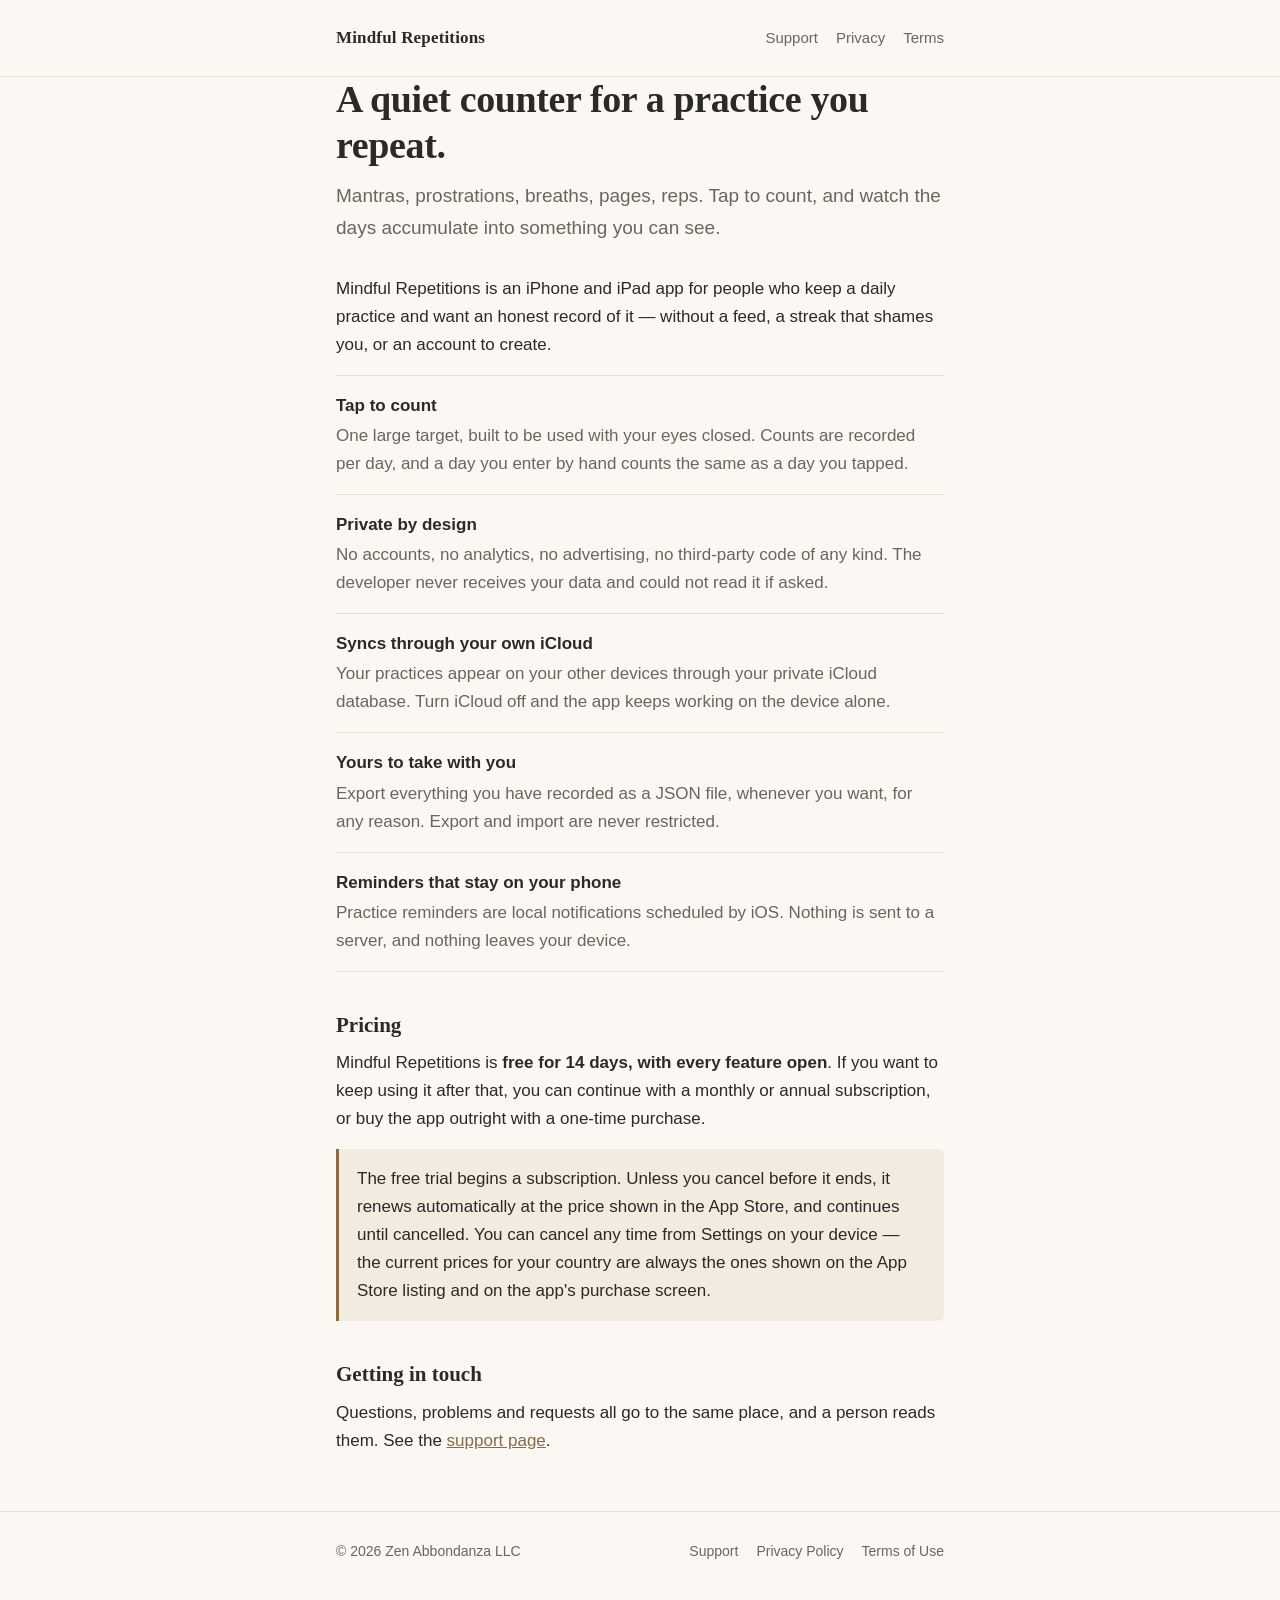
==== index.html @ 7c8637a6 "Stand up the four pages the App Store asks for Apple requires a reachable Privacy Policy URL and Sup" ====
<!DOCTYPE html>
<html lang="en">
<head>
<meta charset="utf-8">
<meta name="viewport" content="width=device-width, initial-scale=1">
<title>Mindful Repetitions</title>
<meta name="description" content="A quiet counter for a practice you repeat. Your data stays on your device and in your own iCloud account.">
<link rel="stylesheet" href="/styles.css">
</head>
<body>

<header class="site-header">
  <div class="wrap">
    <a class="wordmark" href="/">Mindful Repetitions</a>
    <nav class="site-nav">
      <a href="/support/">Support</a>
      <a href="/privacy/">Privacy</a>
      <a href="/terms/">Terms</a>
    </nav>
  </div>
</header>

<main class="wrap">

  <h1>A quiet counter for a practice you repeat.</h1>

  <p class="lede">Mantras, prostrations, breaths, pages, reps. Tap to count, and watch
  the days accumulate into something you can see.</p>

  <p>Mindful Repetitions is an iPhone and iPad app for people who keep a daily practice and
  want an honest record of it — without a feed, a streak that shames you, or an account to
  create.</p>

  <ul class="features">
    <li>
      <b>Tap to count</b>
      <span>One large target, built to be used with your eyes closed. Counts are recorded
      per day, and a day you enter by hand counts the same as a day you tapped.</span>
    </li>
    <li>
      <b>Private by design</b>
      <span>No accounts, no analytics, no advertising, no third-party code of any kind. The
      developer never receives your data and could not read it if asked.</span>
    </li>
    <li>
      <b>Syncs through your own iCloud</b>
      <span>Your practices appear on your other devices through your private iCloud
      database. Turn iCloud off and the app keeps working on the device alone.</span>
    </li>
    <li>
      <b>Yours to take with you</b>
      <span>Export everything you have recorded as a JSON file, whenever you want, for any
      reason. Export and import are never restricted.</span>
    </li>
    <li>
      <b>Reminders that stay on your phone</b>
      <span>Practice reminders are local notifications scheduled by iOS. Nothing is sent to
      a server, and nothing leaves your device.</span>
    </li>
  </ul>

  <h2>Pricing</h2>

  <p>Mindful Repetitions is <strong>free for 14 days, with every feature open</strong>. If
  you want to keep using it after that, you can continue with a monthly or annual
  subscription, or buy the app outright with a one-time purchase.</p>

  <div class="note">
    <p>The free trial begins a subscription. Unless you cancel before it ends, it renews
    automatically at the price shown in the App Store, and continues until cancelled. You
    can cancel any time from Settings on your device — the current prices for your country
    are always the ones shown on the App Store listing and on the app's purchase screen.</p>
  </div>

  <h2>Getting in touch</h2>

  <p>Questions, problems and requests all go to the same place, and a person reads them.
  See the <a href="/support/">support page</a>.</p>

</main>

<footer class="site-footer">
  <div class="wrap">
    <span>&copy; 2026 Zen Abbondanza LLC</span>
    <span class="footer-links">
      <a href="/support/">Support</a>
      <a href="/privacy/">Privacy Policy</a>
      <a href="/terms/">Terms of Use</a>
    </span>
  </div>
</footer>

</body>
</html>
---- styles.css ----
/* Mindful Repetitions — shared styles */

:root {
  --bg: #fbf8f3;
  --surface: #ffffff;
  --text: #2c2a26;
  --muted: #6b655c;
  --rule: #e6ded1;
  --accent: #8a6a43;
  --accent-soft: #f2ebe0;
  --max: 40rem;
}

:root:not([data-theme="light"]) {
  color-scheme: light dark;
}

@media (prefers-color-scheme: dark) {
  :root:not([data-theme="light"]) {
    --bg: #161513;
    --surface: #1f1d1a;
    --text: #e9e4da;
    --muted: #a49c8f;
    --rule: #33302b;
    --accent: #cfa871;
    --accent-soft: #262320;
  }
}

:root[data-theme="dark"] {
  --bg: #161513;
  --surface: #1f1d1a;
  --text: #e9e4da;
  --muted: #a49c8f;
  --rule: #33302b;
  --accent: #cfa871;
  --accent-soft: #262320;
}

* { box-sizing: border-box; }

html { -webkit-text-size-adjust: 100%; }

body {
  margin: 0;
  background: var(--bg);
  color: var(--text);
  font-family: -apple-system, BlinkMacSystemFont, "Segoe UI", Roboto, Helvetica, Arial, sans-serif;
  font-size: 1.0625rem;
  line-height: 1.65;
  -webkit-font-smoothing: antialiased;
}

.wrap {
  max-width: var(--max);
  margin: 0 auto;
  padding: 0 1rem;
}

/* Header */

.site-header {
  border-bottom: 1px solid var(--rule);
  padding: 1.5rem 0;
}

.site-header .wrap {
  display: flex;
  flex-wrap: wrap;
  gap: 0.5rem 1.25rem;
  align-items: baseline;
  justify-content: space-between;
}

.wordmark {
  font-family: ui-serif, "Iowan Old Style", Georgia, serif;
  font-size: 1.0625rem;
  font-weight: 600;
  letter-spacing: 0.01em;
  color: var(--text);
  text-decoration: none;
}

.site-nav {
  display: flex;
  gap: 1.125rem;
  font-size: 0.9375rem;
}

.site-nav a { color: var(--muted); text-decoration: none; }
.site-nav a:hover,
.site-nav a[aria-current="page"] { color: var(--accent); }

/* Type */

main { padding: 2.5rem 0 1rem; }

h1 {
  font-family: ui-serif, "Iowan Old Style", Georgia, serif;
  font-size: clamp(1.75rem, 5vw, 2.375rem);
  line-height: 1.2;
  font-weight: 600;
  margin: 0 0 0.75rem;
  letter-spacing: -0.01em;
}

h2 {
  font-family: ui-serif, "Iowan Old Style", Georgia, serif;
  font-size: 1.3125rem;
  font-weight: 600;
  margin: 2.5rem 0 0.625rem;
  line-height: 1.3;
}

h3 {
  font-size: 1.0625rem;
  font-weight: 600;
  margin: 1.75rem 0 0.375rem;
}

p { margin: 0 0 1rem; }

a { color: var(--accent); }

.lede {
  font-size: 1.1875rem;
  color: var(--muted);
  margin-bottom: 2rem;
}

.effective {
  font-size: 0.9375rem;
  color: var(--muted);
  margin-bottom: 2rem;
}

ul { padding-left: 1.25rem; margin: 0 0 1rem; }
li { margin-bottom: 0.375rem; }

strong { font-weight: 600; }

hr {
  border: 0;
  border-top: 1px solid var(--rule);
  margin: 2.5rem 0;
}

/* Callout */

.note {
  background: var(--accent-soft);
  border-left: 3px solid var(--accent);
  border-radius: 0 6px 6px 0;
  padding: 1rem 1.125rem;
  margin: 0 0 1.5rem;
}

.note p:last-child { margin-bottom: 0; }

/* Contact block */

.contact {
  background: var(--surface);
  border: 1px solid var(--rule);
  border-radius: 10px;
  padding: 1.25rem 1.375rem;
  margin: 0 0 2rem;
}

.contact p:last-child { margin-bottom: 0; }

.contact a {
  font-weight: 600;
  font-size: 1.0625rem;
  overflow-wrap: anywhere;
}

/* Feature list */

.features { list-style: none; padding: 0; margin: 0 0 1.5rem; }

.features li {
  border-top: 1px solid var(--rule);
  padding: 1rem 0;
  margin: 0;
}

.features li:last-child { border-bottom: 1px solid var(--rule); }

.features b { display: block; margin-bottom: 0.125rem; }

.features span { color: var(--muted); }

/* Footer */

.site-footer {
  border-top: 1px solid var(--rule);
  margin-top: 3.5rem;
  padding: 1.75rem 0 2.5rem;
  font-size: 0.875rem;
  color: var(--muted);
}

.site-footer .wrap {
  display: flex;
  flex-wrap: wrap;
  gap: 0.5rem 1.25rem;
  justify-content: space-between;
}

.site-footer a { color: var(--muted); text-decoration: none; }
.site-footer a:hover { color: var(--accent); }

.footer-links { display: flex; flex-wrap: wrap; gap: 1.125rem; }
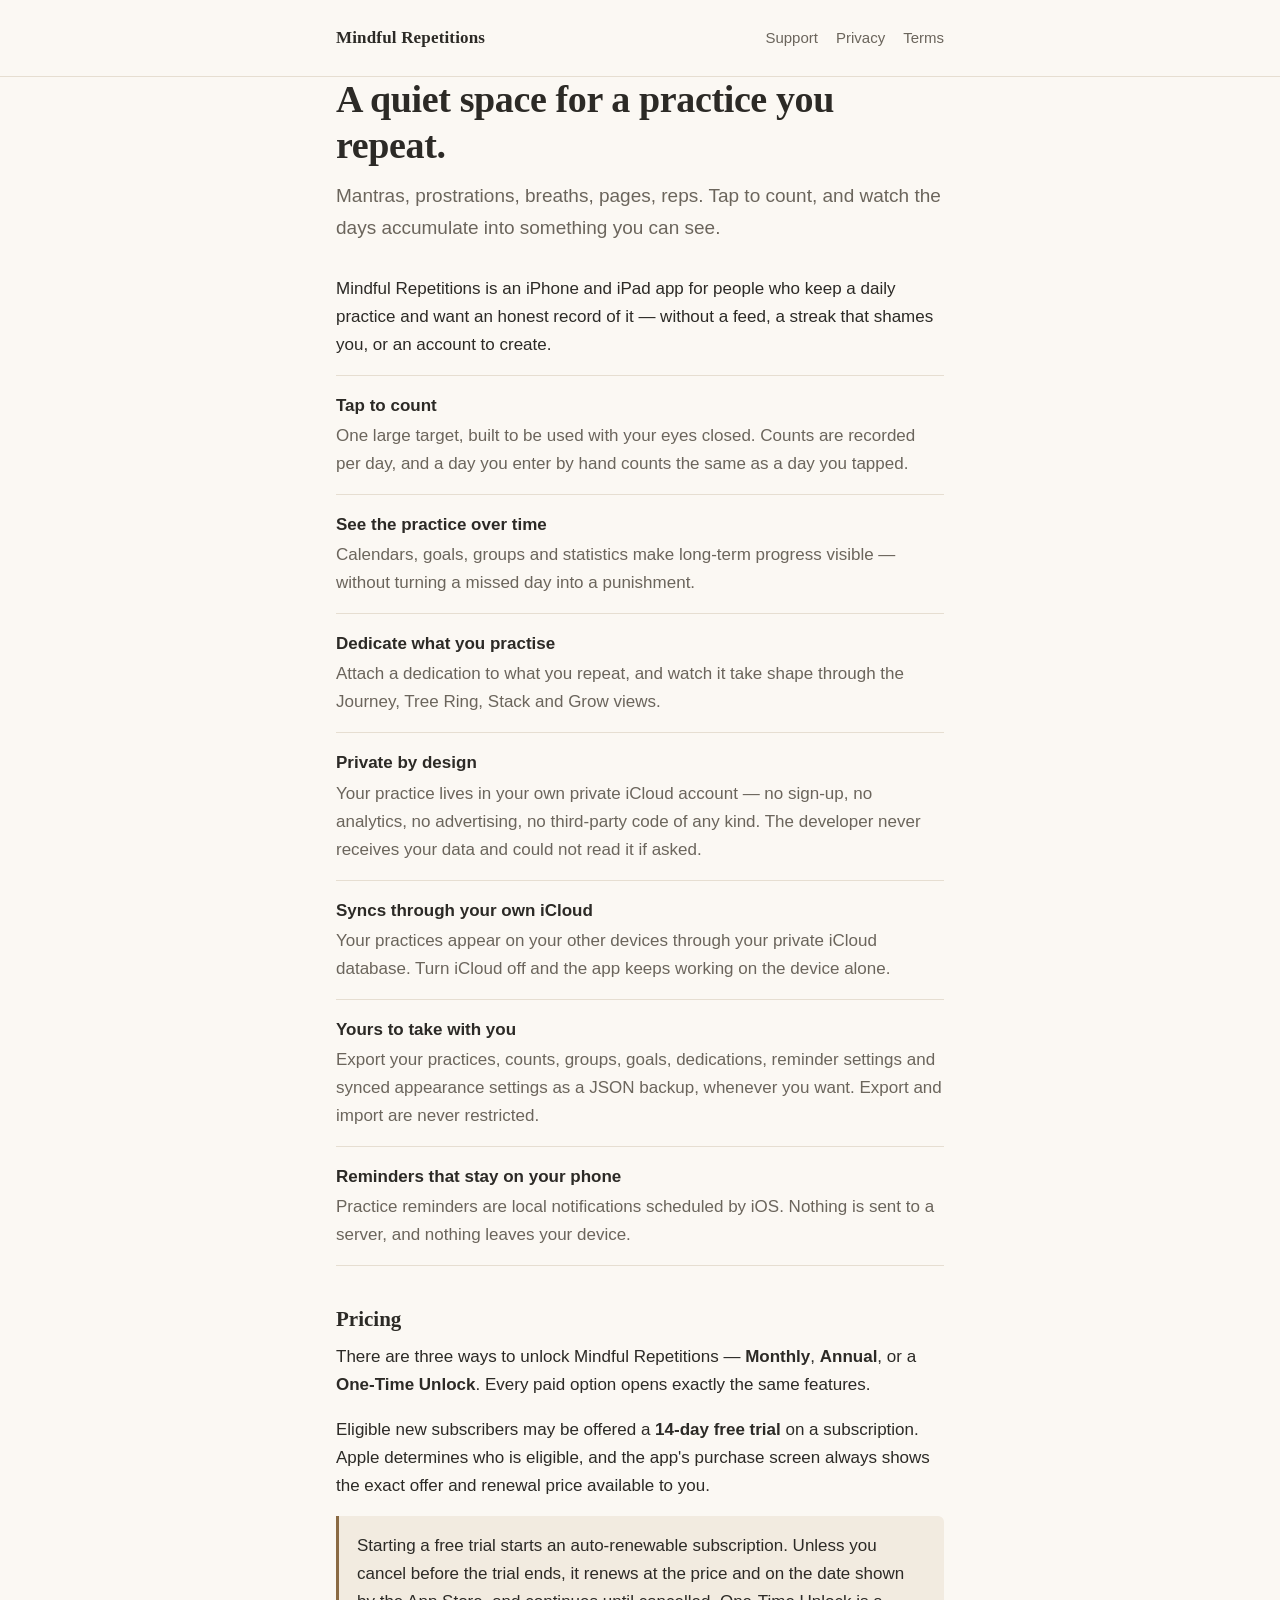
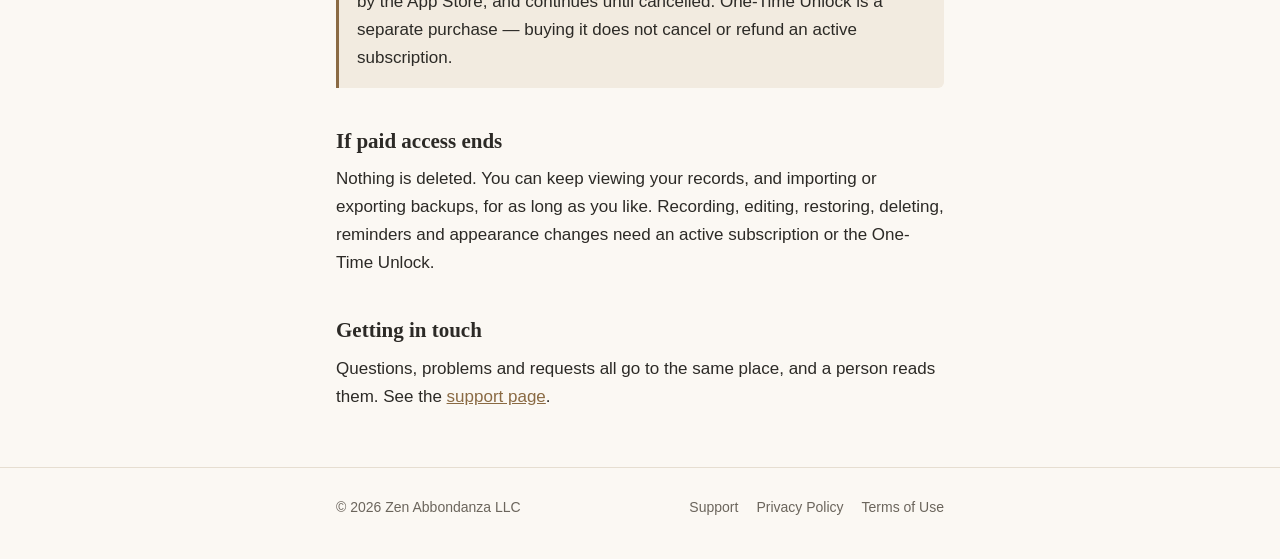
==== commit 5260cfa7: "Describe the app the code actually ships An external review of the live site against the source foun" ====
--- a/index.html
+++ b/index.html
@@ -4,10 +4,18 @@
 <meta charset="utf-8">
 <meta name="viewport" content="width=device-width, initial-scale=1">
 <title>Mindful Repetitions</title>
-<meta name="description" content="A quiet counter for a practice you repeat. Your data stays on your device and in your own iCloud account.">
+<meta name="description" content="A quiet space for a practice you repeat. Your practice stays on your device and in your own private iCloud account.">
+<link rel="canonical" href="https://mindfulrepetitions.space/">
+<meta property="og:type" content="website">
+<meta property="og:title" content="Mindful Repetitions">
+<meta property="og:description" content="A quiet space for a practice you repeat. Your practice stays on your device and in your own private iCloud account.">
+<meta property="og:url" content="https://mindfulrepetitions.space/">
+<link rel="icon" href="/icon.svg" type="image/svg+xml">
 <link rel="stylesheet" href="/styles.css">
 </head>
 <body>
+
+<a class="skip-link" href="#main">Skip to content</a>
 
 <header class="site-header">
   <div class="wrap">
@@ -20,9 +28,9 @@
   </div>
 </header>
 
-<main class="wrap">
+<main class="wrap" id="main">
 
-  <h1>A quiet counter for a practice you repeat.</h1>
+  <h1>A quiet space for a practice you repeat.</h1>
 
   <p class="lede">Mantras, prostrations, breaths, pages, reps. Tap to count, and watch
   the days accumulate into something you can see.</p>
@@ -38,9 +46,20 @@
       per day, and a day you enter by hand counts the same as a day you tapped.</span>
     </li>
     <li>
+      <b>See the practice over time</b>
+      <span>Calendars, goals, groups and statistics make long-term progress visible —
+      without turning a missed day into a punishment.</span>
+    </li>
+    <li>
+      <b>Dedicate what you practise</b>
+      <span>Attach a dedication to what you repeat, and watch it take shape through the
+      Journey, Tree Ring, Stack and Grow views.</span>
+    </li>
+    <li>
       <b>Private by design</b>
-      <span>No accounts, no analytics, no advertising, no third-party code of any kind. The
-      developer never receives your data and could not read it if asked.</span>
+      <span>Your practice lives in your own private iCloud account — no sign-up, no
+      analytics, no advertising, no third-party code of any kind. The developer never
+      receives your data and could not read it if asked.</span>
     </li>
     <li>
       <b>Syncs through your own iCloud</b>
@@ -49,8 +68,9 @@
     </li>
     <li>
       <b>Yours to take with you</b>
-      <span>Export everything you have recorded as a JSON file, whenever you want, for any
-      reason. Export and import are never restricted.</span>
+      <span>Export your practices, counts, groups, goals, dedications, reminder settings and
+      synced appearance settings as a JSON backup, whenever you want. Export and import are
+      never restricted.</span>
     </li>
     <li>
       <b>Reminders that stay on your phone</b>
@@ -61,16 +81,26 @@
 
   <h2>Pricing</h2>
 
-  <p>Mindful Repetitions is <strong>free for 14 days, with every feature open</strong>. If
-  you want to keep using it after that, you can continue with a monthly or annual
-  subscription, or buy the app outright with a one-time purchase.</p>
+  <p>There are three ways to unlock Mindful Repetitions — <strong>Monthly</strong>,
+  <strong>Annual</strong>, or a <strong>One-Time Unlock</strong>. Every paid option opens
+  exactly the same features.</p>
+
+  <p>Eligible new subscribers may be offered a <strong>14-day free trial</strong> on a
+  subscription. Apple determines who is eligible, and the app's purchase screen always shows
+  the exact offer and renewal price available to you.</p>
 
   <div class="note">
-    <p>The free trial begins a subscription. Unless you cancel before it ends, it renews
-    automatically at the price shown in the App Store, and continues until cancelled. You
-    can cancel any time from Settings on your device — the current prices for your country
-    are always the ones shown on the App Store listing and on the app's purchase screen.</p>
+    <p>Starting a free trial starts an auto-renewable subscription. Unless you cancel before
+    the trial ends, it renews at the price and on the date shown by the App Store, and
+    continues until cancelled. One-Time Unlock is a separate purchase — buying it does not
+    cancel or refund an active subscription.</p>
   </div>
+
+  <h2>If paid access ends</h2>
+
+  <p>Nothing is deleted. You can keep viewing your records, and importing or exporting
+  backups, for as long as you like. Recording, editing, restoring, deleting, reminders and
+  appearance changes need an active subscription or the One-Time Unlock.</p>
 
   <h2>Getting in touch</h2>
 
--- a/styles.css
+++ b/styles.css
@@ -212,3 +212,18 @@
 .site-footer a:hover { color: var(--accent); }
 
 .footer-links { display: flex; flex-wrap: wrap; gap: 1.125rem; }
+
+/* Skip link */
+
+.skip-link {
+  position: absolute;
+  left: -9999px;
+  top: 0;
+  background: var(--accent);
+  color: #fff;
+  padding: 0.625rem 1rem;
+  border-radius: 0 0 6px 0;
+  z-index: 10;
+}
+
+.skip-link:focus { left: 0; }
